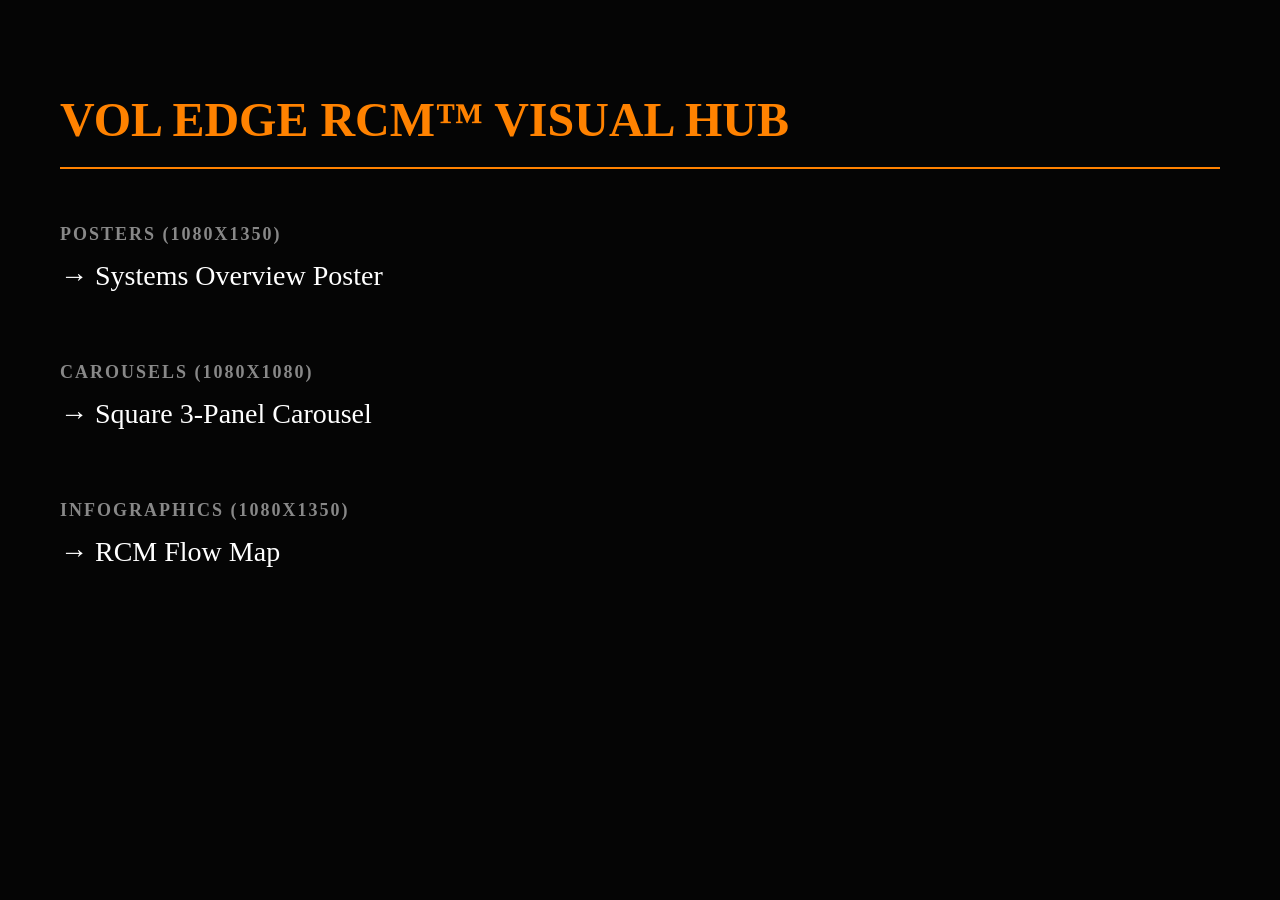
==== index.html @ 5918145c "Add initial HTML structure for template hub" ====
<!DOCTYPE html>
<html lang="en">
<head>
    <meta charset="UTF-8">
    <title>Vol Edge RCM™ Template Hub</title>
    <link rel="stylesheet" href="styles.css">
    <style>
        body { background: #050505; color: white; flex-direction: column; padding: 60px; align-items: flex-start; min-height: auto; }
        h1 { color: var(--vol-orange); font-size: 48px; margin-bottom: 40px; border-bottom: 2px solid var(--vol-orange); width: 100%; padding-bottom: 20px; }
        .menu-section { margin-bottom: 40px; }
        h2 { color: #888; text-transform: uppercase; font-size: 18px; letter-spacing: 2px; }
        a { color: var(--vol-white); font-size: 28px; text-decoration: none; display: block; margin: 15px 0; transition: 0.2s; }
        a:hover { color: var(--vol-orange); transform: translateX(10px); }
    </style>
</head>
<body>
    <h1>VOL EDGE RCM™ VISUAL HUB</h1>
    
    <div class="menu-section">
        <h2>Posters (1080x1350)</h2>
        <a href="posters/poster-systems-overview.html">→ Systems Overview Poster</a>
    </div>

    <div class="menu-section">
        <h2>Carousels (1080x1080)</h2>
        <a href="carousels/carousel-3-panel.html">→ Square 3-Panel Carousel</a>
    </div>

    <div class="menu-section">
        <h2>Infographics (1080x1350)</h2>
        <a href="infographics/rcm-flow.html">→ RCM Flow Map</a>
    </div>
</body>
</html>
---- styles.css ----
:root {
  --vol-orange: #FF8200;
  --vol-white: #FFFFFF;
  --vol-black: #000000;
  --bg-dark: #050505;
  --text-main: #FFFFFF;
  --font-main: 'Inter', system-ui, -apple-system, sans-serif;
}

body {
  background: #111;
  margin: 0;
  display: flex;
  justify-content: center;
  align-items: center;
  min-height: 100vh;
}

/* 4:5 Portrait Ratio (Poster) */
.canvas-1080x1350 {
  width: 1080px;
  height: 1350px;
  background: var(--bg-dark);
  color: var(--text-main);
  font-family: var(--font-main);
  display: flex;
  flex-direction: column;
  justify-content: space-between;
  padding: 80px;
  box-sizing: border-box;
  border: 4px solid var(--vol-orange);
  position: relative;
  overflow: hidden;
}

/* 1:1 Square Ratio (Carousel) */
.canvas-1080x1080 {
  width: 1080px;
  height: 1080px;
  background: var(--bg-dark);
  color: var(--text-main);
  font-family: var(--font-main);
  display: flex;
  flex-direction: column;
  justify-content: space-between;
  padding: 80px;
  box-sizing: border-box;
  border: 4px solid var(--vol-orange);
  position: relative;
}

.canvas-header {
  font-size: 64px;
  font-weight: 900;
  text-transform: uppercase;
  color: var(--vol-orange);
  line-height: 1.1;
  letter-spacing: -1px;
}

.canvas-subheader {
  font-size: 26px;
  margin-top: 15px;
  color: var(--vol-white);
  letter-spacing: 2px;
  text-transform: uppercase;
  opacity: 0.9;
}

.canvas-content {
  flex: 1;
  margin-top: 60px;
  display: flex;
  flex-direction: column;
  gap: 30px;
}

.info-block {
  border-left: 6px solid var(--vol-orange);
  padding: 20px 35px;
  background: rgba(255, 130, 0, 0.05);
}

.info-block strong {
  color: var(--vol-orange);
  font-size: 32px;
  text-transform: uppercase;
  display: block;
  margin-bottom: 8px;
}

.info-block p {
  margin: 0;
  font-size: 22px;
  line-height: 1.4;
  opacity: 0.95;
}

.watermark {
  position: absolute;
  bottom: 40px;
  right: 50px;
  font-size: 16px;
  font-weight: 800;
  letter-spacing: 4px;
  color: rgba(255, 255, 255, 0.4);
  text-transform: uppercase;
}
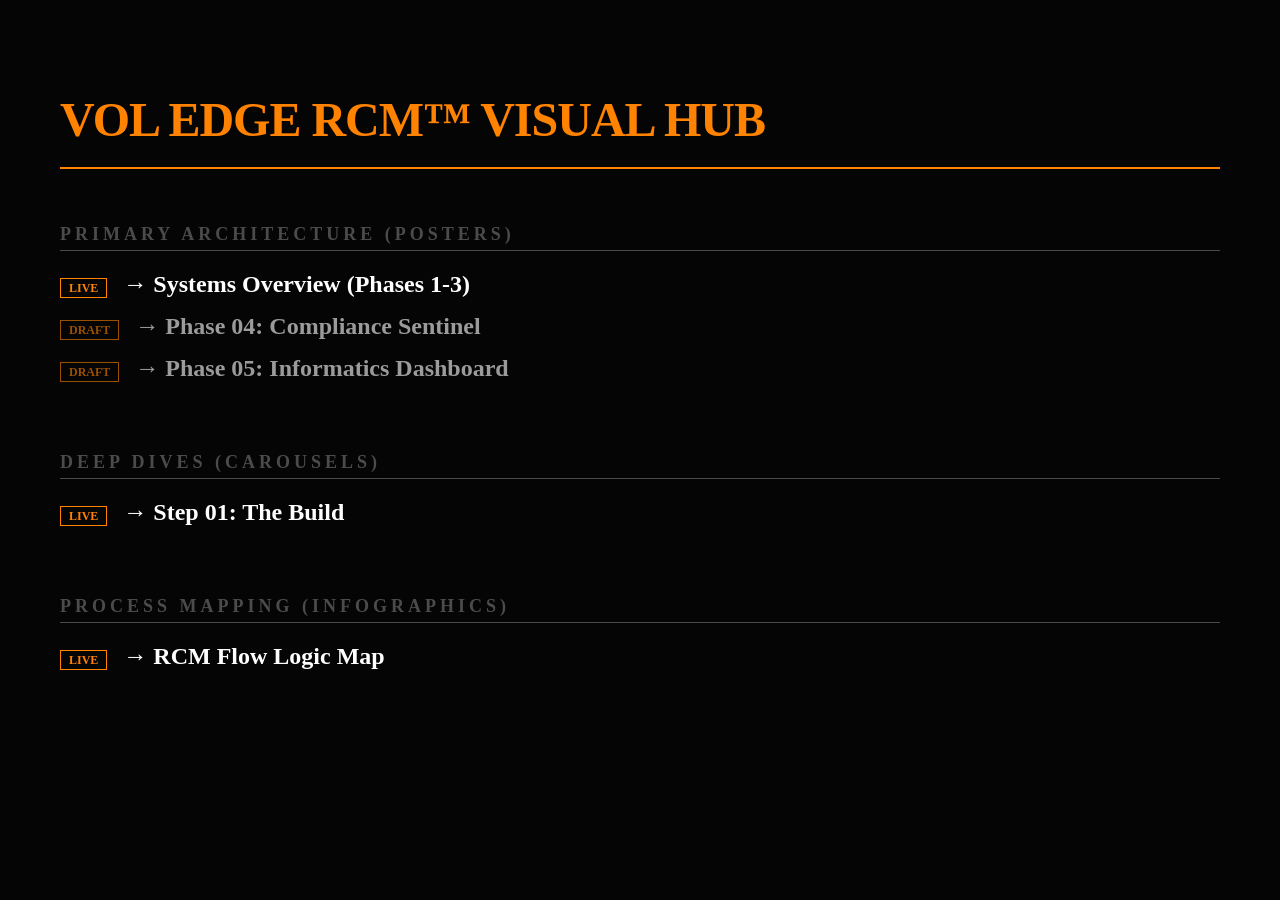
==== commit 43ac66f9: "Revise HTML structure and styling for sections" ====
--- a/index.html
+++ b/index.html
@@ -6,29 +6,32 @@
     <link rel="stylesheet" href="styles.css">
     <style>
         body { background: #050505; color: white; flex-direction: column; padding: 60px; align-items: flex-start; min-height: auto; }
-        h1 { color: var(--vol-orange); font-size: 48px; margin-bottom: 40px; border-bottom: 2px solid var(--vol-orange); width: 100%; padding-bottom: 20px; }
-        .menu-section { margin-bottom: 40px; }
-        h2 { color: #888; text-transform: uppercase; font-size: 18px; letter-spacing: 2px; }
-        a { color: var(--vol-white); font-size: 28px; text-decoration: none; display: block; margin: 15px 0; transition: 0.2s; }
-        a:hover { color: var(--vol-orange); transform: translateX(10px); }
+        h1 { color: var(--vol-orange); font-size: 48px; margin-bottom: 40px; border-bottom: 2px solid var(--vol-orange); width: 100%; padding-bottom: 20px; text-transform: uppercase; letter-spacing: -1px;}
+        .menu-section { margin-bottom: 40px; width: 100%; }
+        h2 { color: #4B4B4B; text-transform: uppercase; font-size: 18px; letter-spacing: 4px; border-bottom: 1px solid #4B4B4B; padding-bottom: 5px; margin-bottom: 20px;}
+        a { color: var(--vol-white); font-size: 24px; text-decoration: none; display: block; margin: 15px 0; transition: 0.3s; font-weight: 600;}
+        a:hover { color: var(--vol-orange); transform: translateX(15px); }
+        .tag-small { font-size: 12px; color: var(--vol-orange); border: 1px solid var(--vol-orange); padding: 2px 8px; margin-right: 10px; text-transform: uppercase;}
     </style>
 </head>
 <body>
     <h1>VOL EDGE RCM™ VISUAL HUB</h1>
     
     <div class="menu-section">
-        <h2>Posters (1080x1350)</h2>
-        <a href="posters/poster-systems-overview.html">→ Systems Overview Poster</a>
+        <h2>Primary Architecture (Posters)</h2>
+        <a href="posters/poster-systems-overview.html"><span class="tag-small">Live</span> → Systems Overview (Phases 1-3)</a>
+        <a href="posters/poster-compliance.html" style="opacity: 0.6;"><span class="tag-small">Draft</span> → Phase 04: Compliance Sentinel</a>
+        <a href="posters/poster-analytics.html" style="opacity: 0.6;"><span class="tag-small">Draft</span> → Phase 05: Informatics Dashboard</a>
     </div>
 
     <div class="menu-section">
-        <h2>Carousels (1080x1080)</h2>
-        <a href="carousels/carousel-3-panel.html">→ Square 3-Panel Carousel</a>
+        <h2>Deep Dives (Carousels)</h2>
+        <a href="carousels/carousel-3-panel.html"><span class="tag-small">Live</span> → Step 01: The Build</a>
     </div>
 
     <div class="menu-section">
-        <h2>Infographics (1080x1350)</h2>
-        <a href="infographics/rcm-flow.html">→ RCM Flow Map</a>
+        <h2>Process Mapping (Infographics)</h2>
+        <a href="infographics/rcm-flow.html"><span class="tag-small">Live</span> → RCM Flow Logic Map</a>
     </div>
 </body>
 </html>
--- a/styles.css
+++ b/styles.css
@@ -1,14 +1,14 @@
 :root {
   --vol-orange: #FF8200;
+  --vol-black: #0A0A0A;
   --vol-white: #FFFFFF;
-  --vol-black: #000000;
-  --bg-dark: #050505;
-  --text-main: #FFFFFF;
+  --vol-gray: #4B4B4B;
+  --glass-bg: rgba(255, 255, 255, 0.03);
   --font-main: 'Inter', system-ui, -apple-system, sans-serif;
 }
 
 body {
-  background: #111;
+  background: var(--vol-black);
   margin: 0;
   display: flex;
   justify-content: center;
@@ -16,55 +16,40 @@
   min-height: 100vh;
 }
 
-/* 4:5 Portrait Ratio (Poster) */
-.canvas-1080x1350 {
-  width: 1080px;
-  height: 1350px;
-  background: var(--bg-dark);
-  color: var(--text-main);
+.canvas-1080x1350, .canvas-1080x1080 {
+  background: radial-gradient(circle at top left, #1a1a1a 0%, #0a0a0a 100%);
+  color: var(--vol-white);
   font-family: var(--font-main);
   display: flex;
   flex-direction: column;
   justify-content: space-between;
-  padding: 80px;
+  padding: 90px;
   box-sizing: border-box;
-  border: 4px solid var(--vol-orange);
-  position: relative;
-  overflow: hidden;
-}
-
-/* 1:1 Square Ratio (Carousel) */
-.canvas-1080x1080 {
-  width: 1080px;
-  height: 1080px;
-  background: var(--bg-dark);
-  color: var(--text-main);
-  font-family: var(--font-main);
-  display: flex;
-  flex-direction: column;
-  justify-content: space-between;
-  padding: 80px;
-  box-sizing: border-box;
-  border: 4px solid var(--vol-orange);
+  border-left: 18px solid var(--vol-orange);
+  box-shadow: inset 15px 0 40px -15px rgba(255, 130, 0, 0.3);
   position: relative;
 }
 
 .canvas-header {
-  font-size: 64px;
+  font-size: 82px;
   font-weight: 900;
   text-transform: uppercase;
   color: var(--vol-orange);
-  line-height: 1.1;
-  letter-spacing: -1px;
+  line-height: 0.95;
+  letter-spacing: -3px;
+  text-shadow: 0 0 25px rgba(255, 130, 0, 0.4);
 }
 
 .canvas-subheader {
-  font-size: 26px;
-  margin-top: 15px;
-  color: var(--vol-white);
-  letter-spacing: 2px;
+  font-size: 22px;
+  margin-top: 20px;
+  color: var(--vol-gray);
   text-transform: uppercase;
-  opacity: 0.9;
+  letter-spacing: 6px;
+  font-weight: 700;
+  border-bottom: 2px solid var(--vol-gray);
+  display: inline-block;
+  padding-bottom: 10px;
 }
 
 .canvas-content {
@@ -72,37 +57,61 @@
   margin-top: 60px;
   display: flex;
   flex-direction: column;
-  gap: 30px;
+  gap: 20px;
 }
 
 .info-block {
-  border-left: 6px solid var(--vol-orange);
-  padding: 20px 35px;
-  background: rgba(255, 130, 0, 0.05);
+  background: var(--glass-bg);
+  border: 1px solid rgba(255, 255, 255, 0.08);
+  backdrop-filter: blur(12px);
+  padding: 35px;
+  border-radius: 8px;
+  position: relative;
+  overflow: hidden;
+}
+
+.info-block::after {
+  content: "";
+  position: absolute;
+  top: 0; left: 0; width: 4px; height: 100%;
+  background: var(--vol-orange);
+  opacity: 0.6;
+}
+
+.tag {
+  font-size: 14px;
+  color: var(--vol-orange);
+  border: 1px solid rgba(255, 130, 0, 0.5);
+  padding: 4px 12px;
+  text-transform: uppercase;
+  letter-spacing: 2px;
+  display: inline-block;
+  margin-bottom: 15px;
+  font-weight: 800;
 }
 
 .info-block strong {
-  color: var(--vol-orange);
+  color: var(--vol-white);
   font-size: 32px;
   text-transform: uppercase;
   display: block;
-  margin-bottom: 8px;
+  margin-bottom: 10px;
 }
 
 .info-block p {
   margin: 0;
   font-size: 22px;
-  line-height: 1.4;
-  opacity: 0.95;
+  line-height: 1.5;
+  opacity: 0.8;
 }
 
 .watermark {
   position: absolute;
   bottom: 40px;
   right: 50px;
-  font-size: 16px;
+  font-size: 14px;
   font-weight: 800;
-  letter-spacing: 4px;
-  color: rgba(255, 255, 255, 0.4);
+  letter-spacing: 8px;
+  color: rgba(255, 255, 255, 0.15);
   text-transform: uppercase;
 }
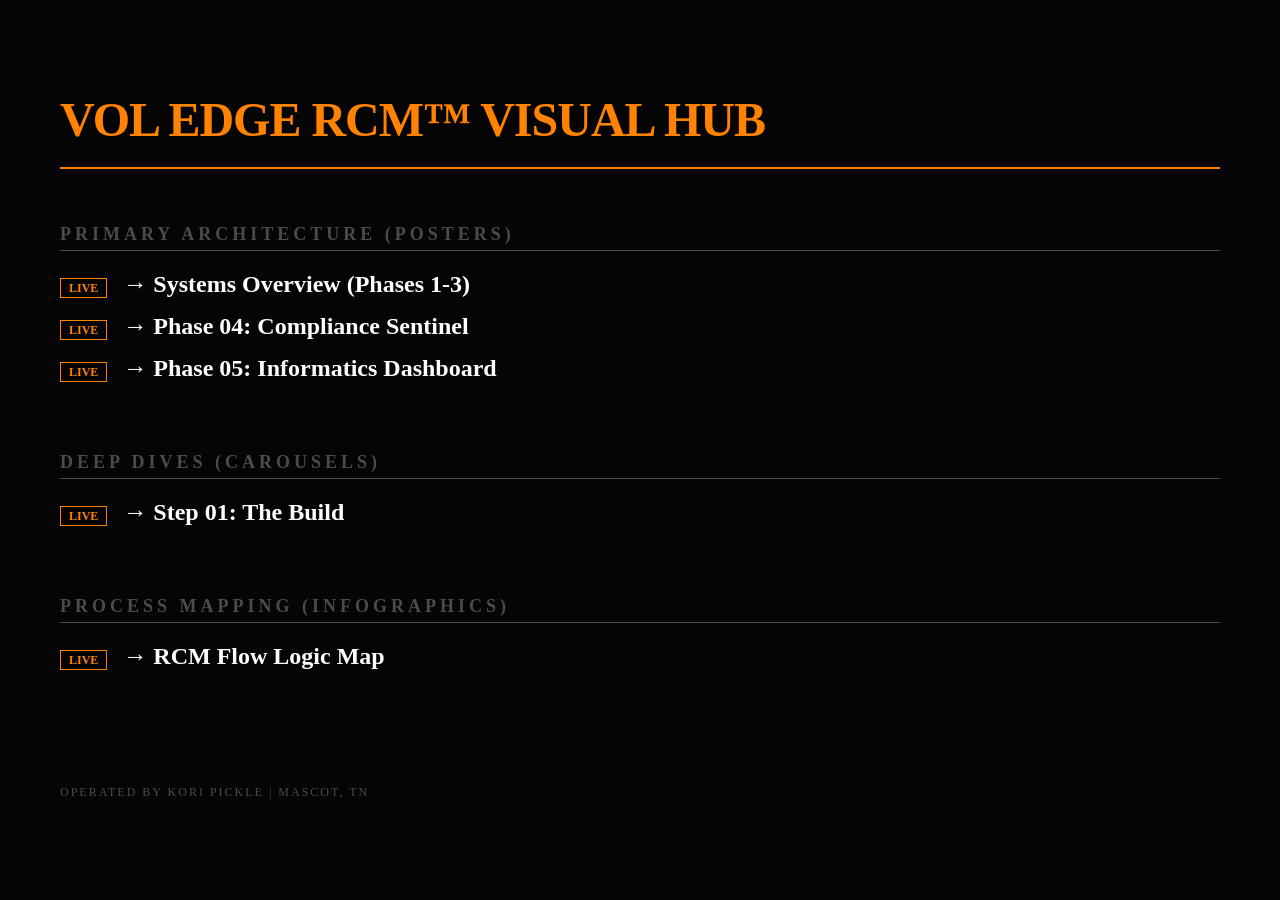
==== commit c277d780: "Change poster statuses to 'Live' and add footer Updated link statuses from 'Draft' to 'Live' for com" ====
--- a/index.html
+++ b/index.html
@@ -11,7 +11,7 @@
         h2 { color: #4B4B4B; text-transform: uppercase; font-size: 18px; letter-spacing: 4px; border-bottom: 1px solid #4B4B4B; padding-bottom: 5px; margin-bottom: 20px;}
         a { color: var(--vol-white); font-size: 24px; text-decoration: none; display: block; margin: 15px 0; transition: 0.3s; font-weight: 600;}
         a:hover { color: var(--vol-orange); transform: translateX(15px); }
-        .tag-small { font-size: 12px; color: var(--vol-orange); border: 1px solid var(--vol-orange); padding: 2px 8px; margin-right: 10px; text-transform: uppercase;}
+        .tag-small { font-size: 12px; color: var(--vol-orange); border: 1px solid var(--vol-orange); padding: 2px 8px; margin-right: 10px; text-transform: uppercase; font-weight: 800;}
     </style>
 </head>
 <body>
@@ -20,8 +20,8 @@
     <div class="menu-section">
         <h2>Primary Architecture (Posters)</h2>
         <a href="posters/poster-systems-overview.html"><span class="tag-small">Live</span> → Systems Overview (Phases 1-3)</a>
-        <a href="posters/poster-compliance.html" style="opacity: 0.6;"><span class="tag-small">Draft</span> → Phase 04: Compliance Sentinel</a>
-        <a href="posters/poster-analytics.html" style="opacity: 0.6;"><span class="tag-small">Draft</span> → Phase 05: Informatics Dashboard</a>
+        <a href="posters/poster-compliance.html"><span class="tag-small">Live</span> → Phase 04: Compliance Sentinel</a>
+        <a href="posters/poster-analytics.html"><span class="tag-small">Live</span> → Phase 05: Informatics Dashboard</a>
     </div>
 
     <div class="menu-section">
@@ -33,5 +33,9 @@
         <h2>Process Mapping (Infographics)</h2>
         <a href="infographics/rcm-flow.html"><span class="tag-small">Live</span> → RCM Flow Logic Map</a>
     </div>
+
+    <div style="margin-top: 60px; color: #4B4B4B; font-size: 12px; letter-spacing: 2px; text-transform: uppercase;">
+        Operated by Kori Pickle | Mascot, TN
+    </div>
 </body>
 </html>
